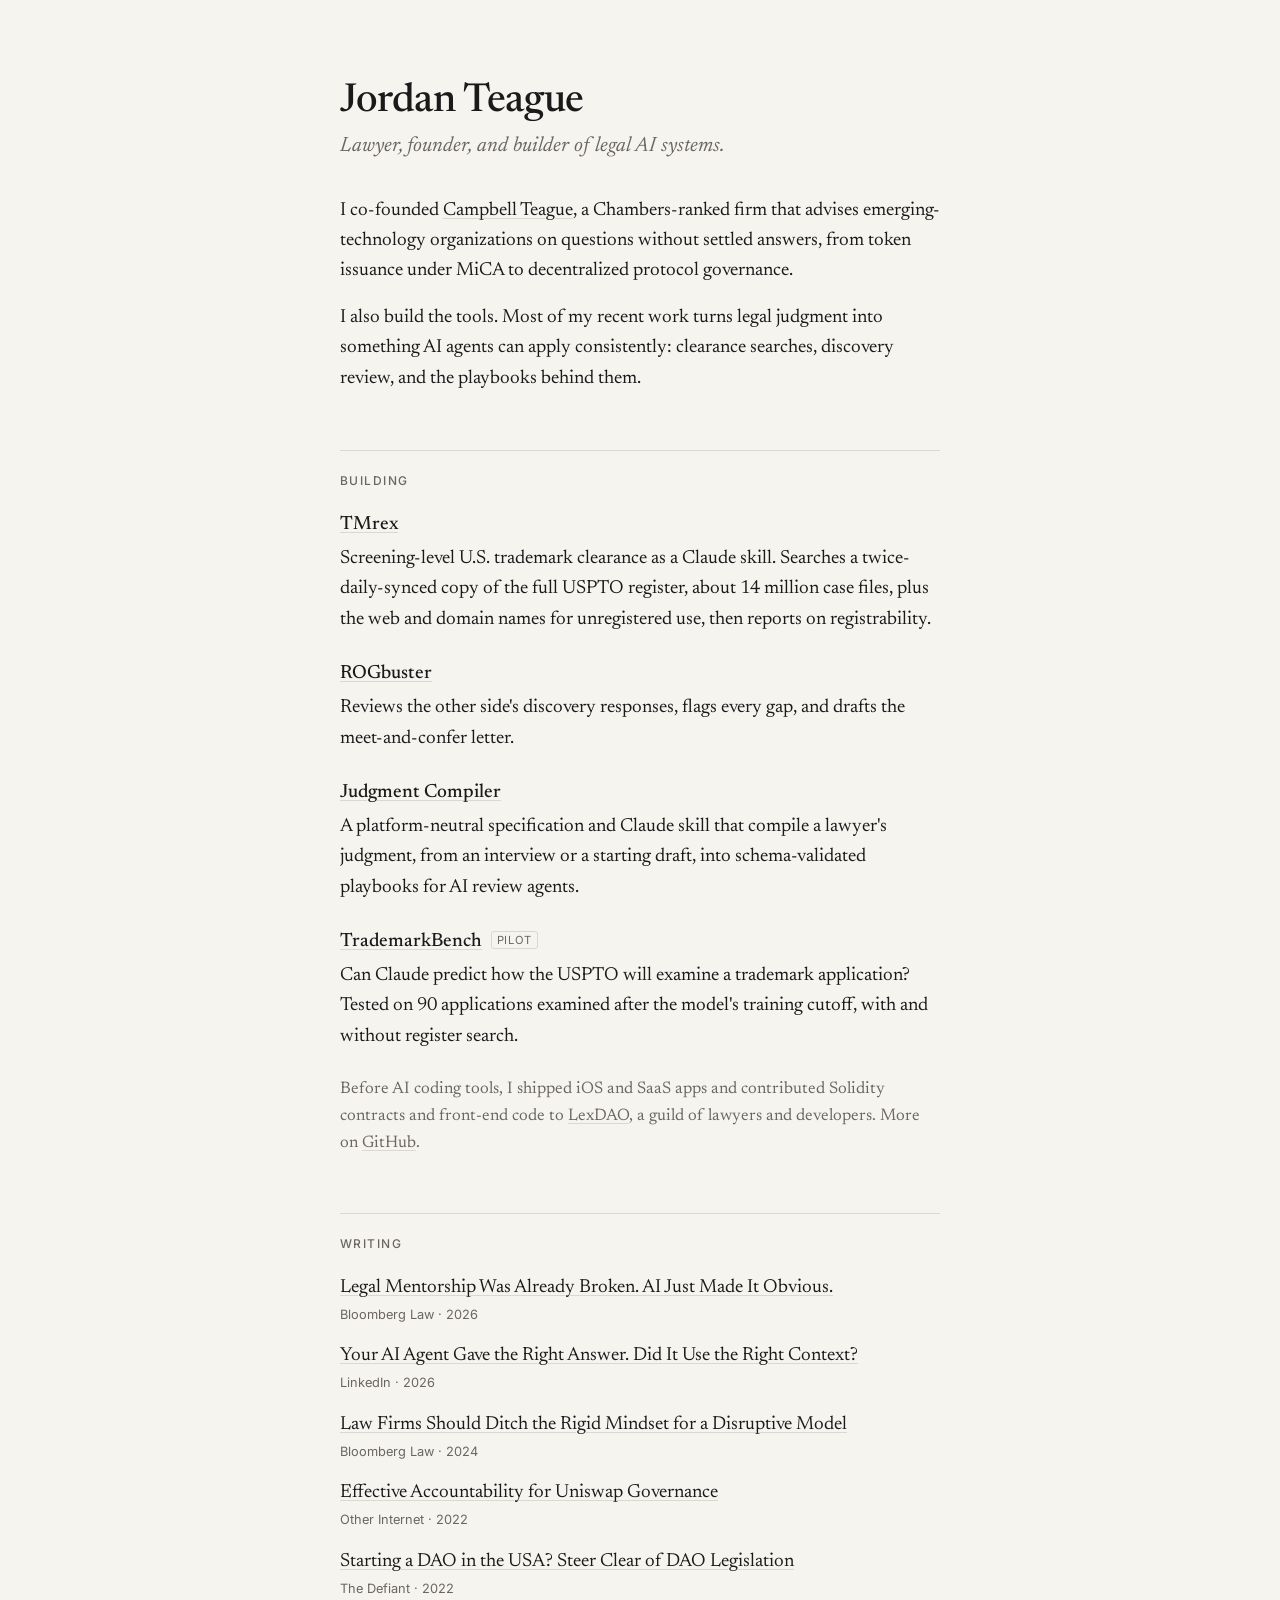
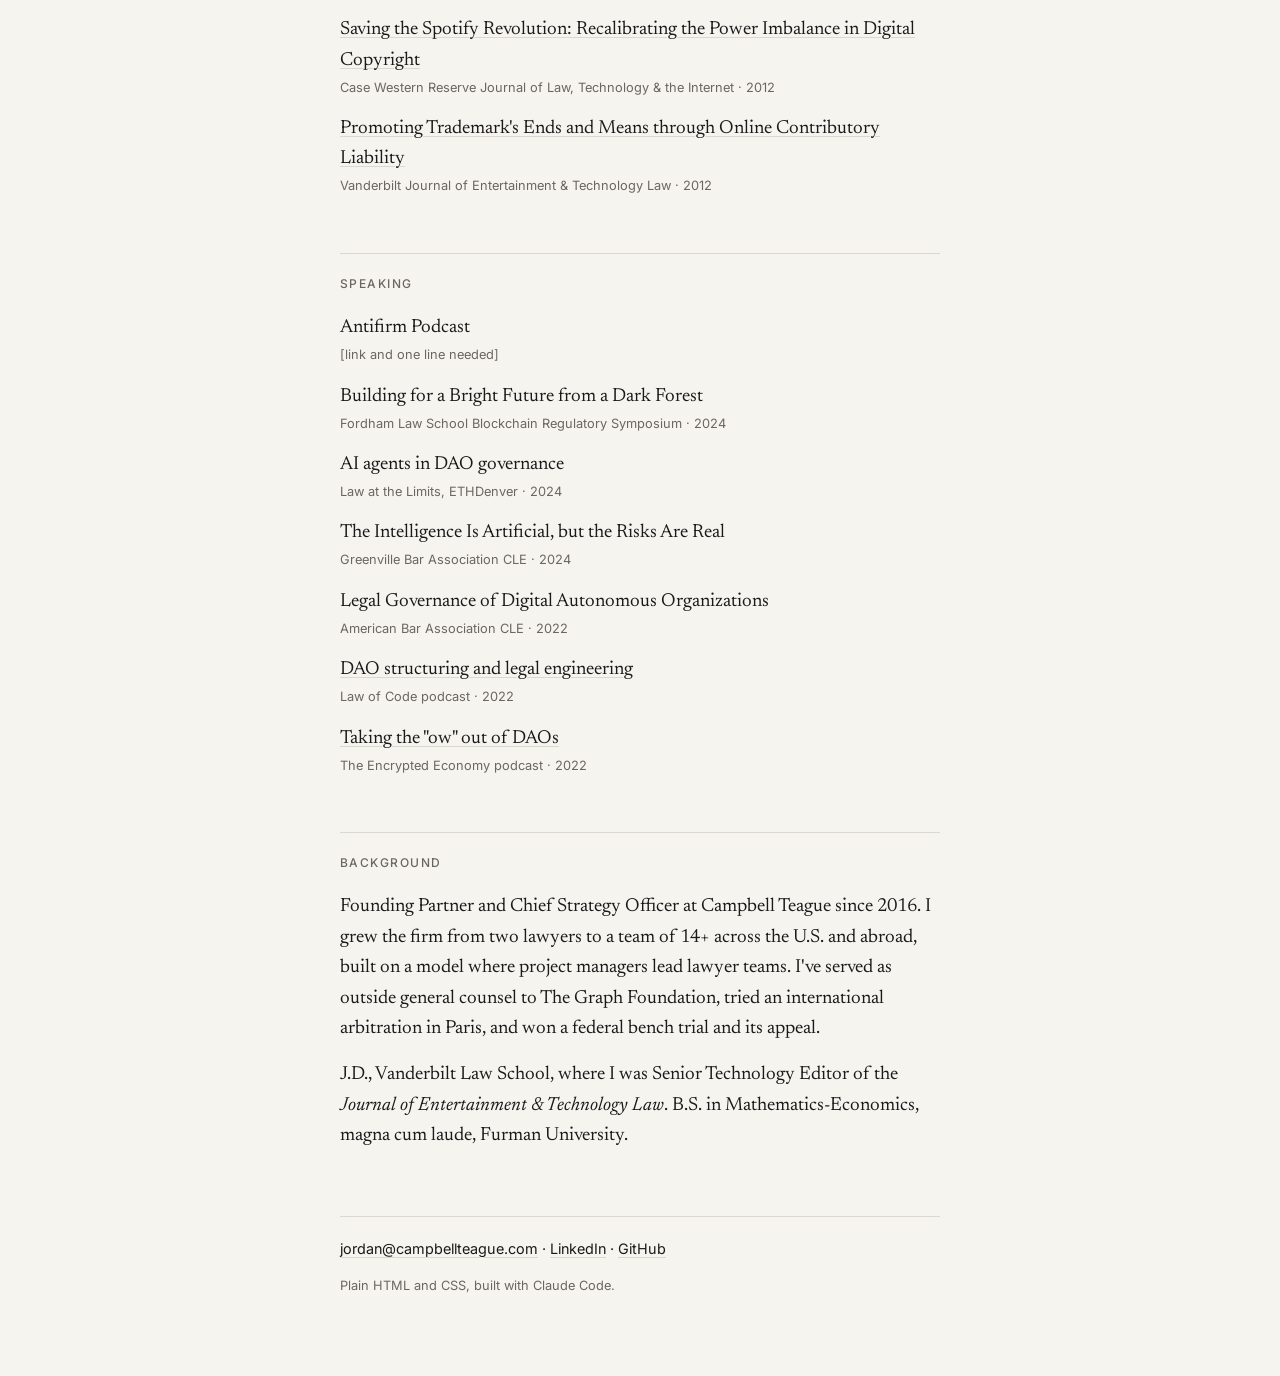
==== index.html @ 14b50670 "Initial portfolio site Co-Authored-By: Claude Opus 5.5 <noreply@anthropic.com> Claude-Session: https" ====
<!doctype html>
<html lang="en">
<head>
<meta charset="utf-8">
<meta name="viewport" content="width=device-width, initial-scale=1">
<title>Jordan Teague</title>
<meta name="description" content="Lawyer, founder, and builder of legal AI systems. Co-founder of Campbell Teague.">
<meta property="og:title" content="Jordan Teague">
<meta property="og:description" content="Lawyer, founder, and builder of legal AI systems.">
<meta property="og:url" content="https://jordanteague.com/">
<meta property="og:type" content="website">
<link rel="canonical" href="https://jordanteague.com/">
<link rel="icon" href="data:image/svg+xml,%3Csvg xmlns='http://www.w3.org/2000/svg' viewBox='0 0 32 32'%3E%3Crect width='32' height='32' rx='6' fill='%231a1a1a'/%3E%3Ctext x='16' y='22' font-family='Georgia,serif' font-size='17' fill='%23f6f4ef' text-anchor='middle'%3EJT%3C/text%3E%3C/svg%3E">
<link rel="preconnect" href="https://fonts.googleapis.com">
<link rel="preconnect" href="https://fonts.gstatic.com" crossorigin>
<link href="https://fonts.googleapis.com/css2?family=Newsreader:ital,opsz,wght@0,6..72,400;0,6..72,500;1,6..72,400&family=Inter:wght@400;500&display=swap" rel="stylesheet">
<link rel="stylesheet" href="style.css">
</head>
<body>
<main>

<header class="intro">
  <h1>Jordan Teague</h1>
  <p class="lede">Lawyer, founder, and builder of legal AI systems.</p>
  <p>I co-founded <a href="https://campbellteague.com/jordan-teague/">Campbell Teague</a>, a Chambers-ranked firm that advises emerging-technology organizations on questions without settled answers, from token issuance under MiCA to decentralized protocol governance.</p>
  <p>I also build the tools. Most of my recent work turns legal judgment into something AI agents can apply consistently: clearance searches, discovery review, and the playbooks behind them.</p>
</header>

<section>
  <h2>Building</h2>
  <ul class="entries">
    <li>
      <a class="title" href="https://github.com/jordanteague/TMrex">TMrex</a>
      <p>Screening-level U.S. trademark clearance as a Claude skill. Searches a twice-daily-synced copy of the full USPTO register, about 14 million case files, plus the web and domain names for unregistered use, then reports on registrability.</p>
    </li>
    <li>
      <a class="title" href="https://github.com/jordanteague/ROGbuster">ROGbuster</a>
      <p>Reviews the other side's discovery responses, flags every gap, and drafts the meet-and-confer letter.</p>
    </li>
    <li>
      <a class="title" href="https://github.com/jordanteague/judgment-compiler">Judgment Compiler</a>
      <p>A platform-neutral specification and Claude skill that compile a lawyer's judgment, from an interview or a starting draft, into schema-validated playbooks for AI review agents.</p>
    </li>
    <li>
      <a class="title" href="https://github.com/jordanteague/trademarkbench">TrademarkBench</a> <span class="tag">pilot</span>
      <p>Can Claude predict how the USPTO will examine a trademark application? Tested on 90 applications examined after the model's training cutoff, with and without register search.</p>
    </li>
  </ul>
  <p class="aside">Before AI coding tools, I shipped iOS and SaaS apps and contributed Solidity contracts and front-end code to <a href="https://github.com/lexDAO/LexCorpus/commits?author=jordanteague">LexDAO</a>, a guild of lawyers and developers. More on <a href="https://github.com/jordanteague">GitHub</a>.</p>
</section>

<section>
  <h2>Writing</h2>
  <ul class="list">
    <li><a href="https://news.bloomberglaw.com/legal-exchange-insights-and-commentary/legal-mentorship-was-already-broken-ai-just-made-it-obvious">Legal Mentorship Was Already Broken. AI Just Made It Obvious.</a><span class="meta">Bloomberg Law · 2026</span></li>
    <li><a href="https://www.linkedin.com/pulse/your-ai-agent-gave-right-answer-did-use-context-jordan-teague-rudte/">Your AI Agent Gave the Right Answer. Did It Use the Right Context?</a><span class="meta">LinkedIn · 2026</span></li>
    <li><a href="https://news.bloomberglaw.com/us-law-week/law-firms-should-ditch-the-rigid-mindset-for-a-disruptive-model">Law Firms Should Ditch the Rigid Mindset for a Disruptive Model</a><span class="meta">Bloomberg Law · 2024</span></li>
    <li><a href="https://otherinter.net/research/uniswap-accountability/">Effective Accountability for Uniswap Governance</a><span class="meta">Other Internet · 2022</span></li>
    <li><a href="https://thedefiant.io/news/research-and-opinion/starting-a-dao-in-the-usa-steer-clear-of-dao-legislation">Starting a DAO in the USA? Steer Clear of DAO Legislation</a><span class="meta">The Defiant · 2022</span></li>
    <li><a href="https://scholarlycommons.law.case.edu/jolti/vol4/iss1/8/">Saving the Spotify Revolution: Recalibrating the Power Imbalance in Digital Copyright</a><span class="meta">Case Western Reserve Journal of Law, Technology &amp; the Internet · 2012</span></li>
    <li><a href="https://scholarship.law.vanderbilt.edu/jetlaw/vol14/iss2/6/">Promoting Trademark's Ends and Means through Online Contributory Liability</a><span class="meta">Vanderbilt Journal of Entertainment &amp; Technology Law · 2012</span></li>
  </ul>
</section>

<section>
  <h2>Speaking</h2>
  <ul class="list">
    <!-- TODO(Jordan): Antifirm Podcast link + one-line description -->
    <li><span class="item">Antifirm Podcast</span><span class="meta">[link and one line needed]</span></li>
    <li><span class="item">Building for a Bright Future from a Dark Forest</span><span class="meta">Fordham Law School Blockchain Regulatory Symposium · 2024</span></li>
    <li><span class="item">AI agents in DAO governance</span><span class="meta">Law at the Limits, ETHDenver · 2024</span></li>
    <li><span class="item">The Intelligence Is Artificial, but the Risks Are Real</span><span class="meta">Greenville Bar Association CLE · 2024</span></li>
    <li><span class="item">Legal Governance of Digital Autonomous Organizations</span><span class="meta">American Bar Association CLE · 2022</span></li>
    <li><a href="https://podcasts.apple.com/us/podcast/49-jordan-teague-dao-structuring-legal-engineering/id1578287932?i=1000566269454">DAO structuring and legal engineering</a><span class="meta">Law of Code podcast · 2022</span></li>
    <li><a href="https://podcasts.apple.com/us/podcast/taking-the-ow-out-of-daos-ross-campbell-and/id1541074732?i=1000555577411">Taking the "ow" out of DAOs</a><span class="meta">The Encrypted Economy podcast · 2022</span></li>
  </ul>
</section>

<section>
  <h2>Background</h2>
  <p>Founding Partner and Chief Strategy Officer at Campbell Teague since 2016. I grew the firm from two lawyers to a team of 14+ across the U.S. and abroad, built on a model where project managers lead lawyer teams. I've served as outside general counsel to The Graph Foundation, tried an international arbitration in Paris, and won a federal bench trial and its appeal.</p>
  <p>J.D., Vanderbilt Law School, where I was Senior Technology Editor of the <i>Journal of Entertainment &amp; Technology Law</i>. B.S. in Mathematics-Economics, magna cum laude, Furman University.</p>
</section>

<footer>
  <p><a href="mailto:jordan@campbellteague.com">jordan@campbellteague.com</a> · <a href="https://www.linkedin.com/in/jordanteague">LinkedIn</a> · <a href="https://github.com/jordanteague">GitHub</a></p>
  <p class="colophon">Plain HTML and CSS, built with Claude Code.</p>
</footer>

</main>
</body>
</html>
---- style.css ----
:root {
  --bg: #f6f4ef;
  --fg: #1a1a1a;
  --muted: #6b6760;
  --rule: #dcd8cf;
  --accent: #8a2c1d;
  --serif: "Newsreader", Georgia, "Times New Roman", serif;
  --sans: "Inter", -apple-system, BlinkMacSystemFont, "Segoe UI", sans-serif;
}
@media (prefers-color-scheme: dark) {
  :root {
    --bg: #151514;
    --fg: #e9e6df;
    --muted: #9a958c;
    --rule: #2d2c29;
    --accent: #e08a72;
  }
}
* { box-sizing: border-box; }
html { -webkit-text-size-adjust: 100%; }
body {
  margin: 0;
  background: var(--bg);
  color: var(--fg);
  font-family: var(--serif);
  font-size: 1.1875rem;
  line-height: 1.6;
  font-optical-sizing: auto;
}
main { max-width: 40rem; margin: 0 auto; padding: 5rem 1.25rem 4rem; }
a { color: inherit; text-decoration: underline; text-decoration-color: var(--rule); text-underline-offset: 0.18em; text-decoration-thickness: 1px; transition: text-decoration-color .15s; }
a:hover { text-decoration-color: var(--accent); }
h1 { font-weight: 500; font-size: 2.5rem; line-height: 1.1; letter-spacing: -0.01em; margin: 0 0 .4rem; }
.lede { font-style: italic; color: var(--muted); font-size: 1.3rem; margin: 0 0 2rem; }
h2 {
  font-family: var(--sans); font-weight: 500; font-size: .75rem; letter-spacing: .12em; text-transform: uppercase;
  color: var(--muted); margin: 0 0 1.25rem; padding-top: 1.25rem; border-top: 1px solid var(--rule);
}
section { margin-top: 3.5rem; }
p { margin: 0 0 1rem; }
ul { list-style: none; margin: 0; padding: 0; }
.entries li { margin-bottom: 1.5rem; }
.entries .title { font-weight: 500; font-size: 1.2rem; }
.entries p { margin: .2rem 0 0; }
.tag { font-family: var(--sans); font-size: .7rem; letter-spacing: .06em; text-transform: uppercase; color: var(--muted); border: 1px solid var(--rule); border-radius: 3px; padding: 1px 5px; vertical-align: 2px; margin-left: .3rem; }
.aside { color: var(--muted); font-size: 1.05rem; }
.list li { margin-bottom: 1rem; }
.list .meta { display: block; font-family: var(--sans); font-size: .8rem; color: var(--muted); margin-top: .1rem; }
footer { margin-top: 4rem; padding-top: 1.25rem; border-top: 1px solid var(--rule); font-family: var(--sans); font-size: .9rem; }
.colophon { color: var(--muted); font-size: .8rem; }
@media (max-width: 480px) {
  body { font-size: 1.0625rem; }
  main { padding-top: 3rem; padding-left: 1rem; padding-right: 1rem; }
  h1 { font-size: 2rem; }
}
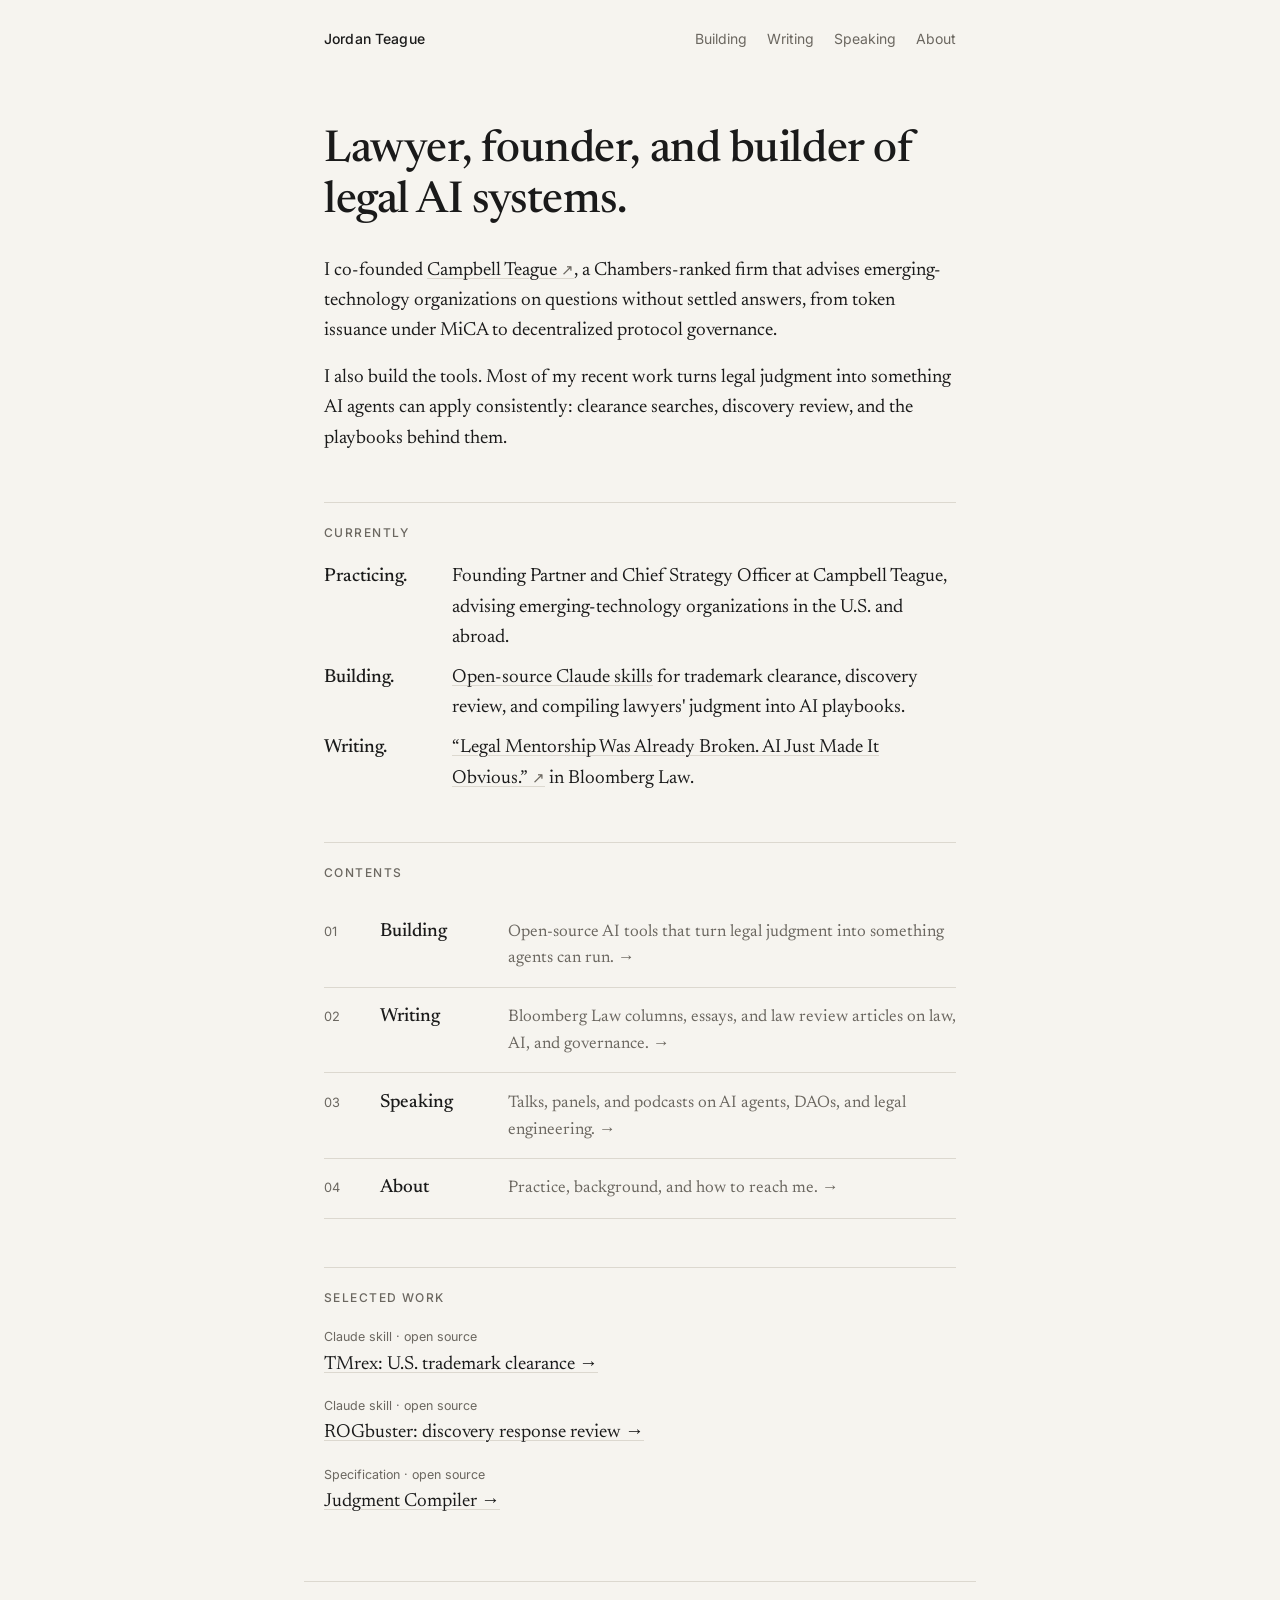
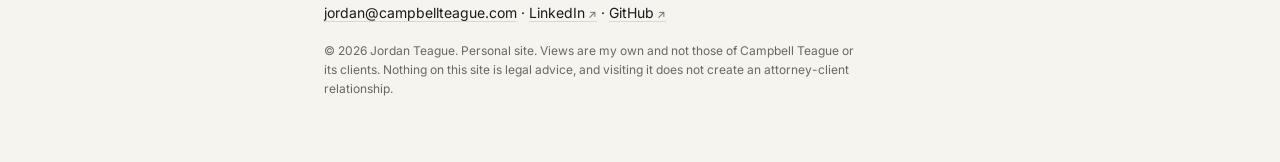
==== commit 4590d4e0: "Rework into multi-page layout with numbered sections Co-Authored-By: Claude Opus 5.5 <noreply@anthro" ====
--- a/index.html
+++ b/index.html
@@ -5,8 +5,9 @@
 <meta name="viewport" content="width=device-width, initial-scale=1">
 <title>Jordan Teague</title>
 <meta name="description" content="Lawyer, founder, and builder of legal AI systems. Co-founder of Campbell Teague.">
+<meta name="theme-color" content="#f6f4ef">
 <meta property="og:title" content="Jordan Teague">
-<meta property="og:description" content="Lawyer, founder, and builder of legal AI systems.">
+<meta property="og:description" content="Lawyer, founder, and builder of legal AI systems. Co-founder of Campbell Teague.">
 <meta property="og:url" content="https://jordanteague.com/">
 <meta property="og:type" content="website">
 <link rel="canonical" href="https://jordanteague.com/">
@@ -17,76 +18,47 @@
 <link rel="stylesheet" href="style.css">
 </head>
 <body>
-<main>
+<a class="skip" href="#main">Skip to content</a>
+<header class="site">
+  <a class="name" href="./">Jordan Teague</a>
+  <nav><a href="building/">Building</a><a href="writing/">Writing</a><a href="speaking/">Speaking</a><a href="about/">About</a></nav>
+</header>
+<main id="main">
 
-<header class="intro">
-  <h1>Jordan Teague</h1>
-  <p class="lede">Lawyer, founder, and builder of legal AI systems.</p>
-  <p>I co-founded <a href="https://campbellteague.com/jordan-teague/">Campbell Teague</a>, a Chambers-ranked firm that advises emerging-technology organizations on questions without settled answers, from token issuance under MiCA to decentralized protocol governance.</p>
+<section class="hero">
+  <h1 class="big">Lawyer, founder, and builder of legal AI systems.</h1>
+  <p>I co-founded <a href="https://campbellteague.com/jordan-teague/">Campbell Teague<span class="ext" aria-hidden="true"> ↗</span></a>, a Chambers-ranked firm that advises emerging-technology organizations on questions without settled answers, from token issuance under MiCA to decentralized protocol governance.</p>
   <p>I also build the tools. Most of my recent work turns legal judgment into something AI agents can apply consistently: clearance searches, discovery review, and the playbooks behind them.</p>
-</header>
+</section>
 
-<section>
-  <h2>Building</h2>
-  <ul class="entries">
-    <li>
-      <a class="title" href="https://github.com/jordanteague/TMrex">TMrex</a>
-      <p>Screening-level U.S. trademark clearance as a Claude skill. Searches a twice-daily-synced copy of the full USPTO register, about 14 million case files, plus the web and domain names for unregistered use, then reports on registrability.</p>
-    </li>
-    <li>
-      <a class="title" href="https://github.com/jordanteague/ROGbuster">ROGbuster</a>
-      <p>Reviews the other side's discovery responses, flags every gap, and drafts the meet-and-confer letter.</p>
-    </li>
-    <li>
-      <a class="title" href="https://github.com/jordanteague/judgment-compiler">Judgment Compiler</a>
-      <p>A platform-neutral specification and Claude skill that compile a lawyer's judgment, from an interview or a starting draft, into schema-validated playbooks for AI review agents.</p>
-    </li>
-    <li>
-      <a class="title" href="https://github.com/jordanteague/trademarkbench">TrademarkBench</a> <span class="tag">pilot</span>
-      <p>Can Claude predict how the USPTO will examine a trademark application? Tested on 90 applications examined after the model's training cutoff, with and without register search.</p>
-    </li>
-  </ul>
-  <p class="aside">Before AI coding tools, I shipped iOS and SaaS apps and contributed Solidity contracts and front-end code to <a href="https://github.com/lexDAO/LexCorpus/commits?author=jordanteague">LexDAO</a>, a guild of lawyers and developers. More on <a href="https://github.com/jordanteague">GitHub</a>.</p>
+<section class="currently">
+  <h2>Currently</h2>
+  <dl>
+    <dt>Practicing.</dt><dd>Founding Partner and Chief Strategy Officer at Campbell Teague, advising emerging-technology organizations in the U.S. and abroad.</dd>
+    <dt>Building.</dt><dd><a href="building/">Open-source Claude skills</a> for trademark clearance, discovery review, and compiling lawyers' judgment into AI playbooks.</dd>
+    <dt>Writing.</dt><dd><a href="https://news.bloomberglaw.com/legal-exchange-insights-and-commentary/legal-mentorship-was-already-broken-ai-just-made-it-obvious">“Legal Mentorship Was Already Broken. AI Just Made It Obvious.”<span class="ext" aria-hidden="true"> ↗</span></a> in Bloomberg Law.</dd>
+  </dl>
 </section>
 
 <section>
-  <h2>Writing</h2>
-  <ul class="list">
-    <li><a href="https://news.bloomberglaw.com/legal-exchange-insights-and-commentary/legal-mentorship-was-already-broken-ai-just-made-it-obvious">Legal Mentorship Was Already Broken. AI Just Made It Obvious.</a><span class="meta">Bloomberg Law · 2026</span></li>
-    <li><a href="https://www.linkedin.com/pulse/your-ai-agent-gave-right-answer-did-use-context-jordan-teague-rudte/">Your AI Agent Gave the Right Answer. Did It Use the Right Context?</a><span class="meta">LinkedIn · 2026</span></li>
-    <li><a href="https://news.bloomberglaw.com/us-law-week/law-firms-should-ditch-the-rigid-mindset-for-a-disruptive-model">Law Firms Should Ditch the Rigid Mindset for a Disruptive Model</a><span class="meta">Bloomberg Law · 2024</span></li>
-    <li><a href="https://otherinter.net/research/uniswap-accountability/">Effective Accountability for Uniswap Governance</a><span class="meta">Other Internet · 2022</span></li>
-    <li><a href="https://thedefiant.io/news/research-and-opinion/starting-a-dao-in-the-usa-steer-clear-of-dao-legislation">Starting a DAO in the USA? Steer Clear of DAO Legislation</a><span class="meta">The Defiant · 2022</span></li>
-    <li><a href="https://scholarlycommons.law.case.edu/jolti/vol4/iss1/8/">Saving the Spotify Revolution: Recalibrating the Power Imbalance in Digital Copyright</a><span class="meta">Case Western Reserve Journal of Law, Technology &amp; the Internet · 2012</span></li>
-    <li><a href="https://scholarship.law.vanderbilt.edu/jetlaw/vol14/iss2/6/">Promoting Trademark's Ends and Means through Online Contributory Liability</a><span class="meta">Vanderbilt Journal of Entertainment &amp; Technology Law · 2012</span></li>
+  <h2>Contents</h2>
+  <ul class="index"><li><a href="building/"><span class="num">01</span><span class="sec">Building</span><span class="desc">Open-source AI tools that turn legal judgment into something agents can run. →</span></a></li><li><a href="writing/"><span class="num">02</span><span class="sec">Writing</span><span class="desc">Bloomberg Law columns, essays, and law review articles on law, AI, and governance. →</span></a></li><li><a href="speaking/"><span class="num">03</span><span class="sec">Speaking</span><span class="desc">Talks, panels, and podcasts on AI agents, DAOs, and legal engineering. →</span></a></li><li><a href="about/"><span class="num">04</span><span class="sec">About</span><span class="desc">Practice, background, and how to reach me. →</span></a></li></ul>
+</section>
+
+<section>
+  <h2>Selected work</h2>
+  <ul class="selected">
+    <li><span class="label">Claude skill · open source</span><a href="building/#tmrex">TMrex: U.S. trademark clearance →</a></li>
+    <li><span class="label">Claude skill · open source</span><a href="building/#rogbuster">ROGbuster: discovery response review →</a></li>
+    <li><span class="label">Specification · open source</span><a href="building/#judgment-compiler">Judgment Compiler →</a></li>
   </ul>
 </section>
 
-<section>
-  <h2>Speaking</h2>
-  <ul class="list">
-    <!-- TODO(Jordan): Antifirm Podcast link + one-line description -->
-    <li><span class="item">Antifirm Podcast</span><span class="meta">[link and one line needed]</span></li>
-    <li><span class="item">Building for a Bright Future from a Dark Forest</span><span class="meta">Fordham Law School Blockchain Regulatory Symposium · 2024</span></li>
-    <li><span class="item">AI agents in DAO governance</span><span class="meta">Law at the Limits, ETHDenver · 2024</span></li>
-    <li><span class="item">The Intelligence Is Artificial, but the Risks Are Real</span><span class="meta">Greenville Bar Association CLE · 2024</span></li>
-    <li><span class="item">Legal Governance of Digital Autonomous Organizations</span><span class="meta">American Bar Association CLE · 2022</span></li>
-    <li><a href="https://podcasts.apple.com/us/podcast/49-jordan-teague-dao-structuring-legal-engineering/id1578287932?i=1000566269454">DAO structuring and legal engineering</a><span class="meta">Law of Code podcast · 2022</span></li>
-    <li><a href="https://podcasts.apple.com/us/podcast/taking-the-ow-out-of-daos-ross-campbell-and/id1541074732?i=1000555577411">Taking the "ow" out of DAOs</a><span class="meta">The Encrypted Economy podcast · 2022</span></li>
-  </ul>
-</section>
-
-<section>
-  <h2>Background</h2>
-  <p>Founding Partner and Chief Strategy Officer at Campbell Teague since 2016. I grew the firm from two lawyers to a team of 14+ across the U.S. and abroad, built on a model where project managers lead lawyer teams. I've served as outside general counsel to The Graph Foundation, tried an international arbitration in Paris, and won a federal bench trial and its appeal.</p>
-  <p>J.D., Vanderbilt Law School, where I was Senior Technology Editor of the <i>Journal of Entertainment &amp; Technology Law</i>. B.S. in Mathematics-Economics, magna cum laude, Furman University.</p>
-</section>
-
-<footer>
-  <p><a href="mailto:jordan@campbellteague.com">jordan@campbellteague.com</a> · <a href="https://www.linkedin.com/in/jordanteague">LinkedIn</a> · <a href="https://github.com/jordanteague">GitHub</a></p>
-  <p class="colophon">Plain HTML and CSS, built with Claude Code.</p>
-</footer>
 
 </main>
+<footer class="site">
+  <p><a href="mailto:jordan@campbellteague.com">jordan@campbellteague.com</a> · <a href="https://www.linkedin.com/in/jordanteague">LinkedIn<span class="ext" aria-hidden="true"> ↗</span></a> · <a href="https://github.com/jordanteague">GitHub<span class="ext" aria-hidden="true"> ↗</span></a></p>
+  <p class="fine">© 2026 Jordan Teague. Personal site. Views are my own and not those of Campbell Teague or its clients. Nothing on this site is legal advice, and visiting it does not create an attorney-client relationship.</p>
+</footer>
 </body>
 </html>
--- a/style.css
+++ b/style.css
@@ -8,48 +8,70 @@
   --sans: "Inter", -apple-system, BlinkMacSystemFont, "Segoe UI", sans-serif;
 }
 @media (prefers-color-scheme: dark) {
-  :root {
-    --bg: #151514;
-    --fg: #e9e6df;
-    --muted: #9a958c;
-    --rule: #2d2c29;
-    --accent: #e08a72;
-  }
+  :root { --bg: #151514; --fg: #e9e6df; --muted: #9a958c; --rule: #2d2c29; --accent: #e08a72; }
 }
 * { box-sizing: border-box; }
 html { -webkit-text-size-adjust: 100%; }
-body {
-  margin: 0;
-  background: var(--bg);
-  color: var(--fg);
-  font-family: var(--serif);
-  font-size: 1.1875rem;
-  line-height: 1.6;
-  font-optical-sizing: auto;
-}
-main { max-width: 40rem; margin: 0 auto; padding: 5rem 1.25rem 4rem; }
-a { color: inherit; text-decoration: underline; text-decoration-color: var(--rule); text-underline-offset: 0.18em; text-decoration-thickness: 1px; transition: text-decoration-color .15s; }
+body { margin: 0; background: var(--bg); color: var(--fg); font-family: var(--serif); font-size: 1.1875rem; line-height: 1.6; font-optical-sizing: auto; }
+a { color: inherit; text-decoration: underline; text-decoration-color: var(--rule); text-underline-offset: .18em; text-decoration-thickness: 1px; transition: text-decoration-color .15s, color .15s; }
 a:hover { text-decoration-color: var(--accent); }
-h1 { font-weight: 500; font-size: 2.5rem; line-height: 1.1; letter-spacing: -0.01em; margin: 0 0 .4rem; }
-.lede { font-style: italic; color: var(--muted); font-size: 1.3rem; margin: 0 0 2rem; }
-h2 {
-  font-family: var(--sans); font-weight: 500; font-size: .75rem; letter-spacing: .12em; text-transform: uppercase;
-  color: var(--muted); margin: 0 0 1.25rem; padding-top: 1.25rem; border-top: 1px solid var(--rule);
-}
-section { margin-top: 3.5rem; }
+.ext { color: var(--muted); font-size: .8em; }
+.skip { position: absolute; left: -9999px; }
+.skip:focus { left: 1rem; top: 1rem; background: var(--bg); padding: .5rem; }
+
+header.site, main, footer.site { max-width: 42rem; margin: 0 auto; padding-left: 1.25rem; padding-right: 1.25rem; }
+header.site { display: flex; flex-wrap: wrap; align-items: baseline; justify-content: space-between; gap: .5rem 1.5rem; padding-top: 1.75rem; padding-bottom: 1.75rem; font-family: var(--sans); font-size: .875rem; }
+header.site .name { font-weight: 500; text-decoration: none; letter-spacing: .01em; }
+header.site nav { display: flex; gap: 1.25rem; flex-wrap: wrap; }
+header.site nav a { text-decoration: none; color: var(--muted); }
+header.site nav a:hover, header.site nav a[aria-current] { color: var(--fg); }
+header.site nav a[aria-current] { text-decoration: underline; text-decoration-color: var(--accent); }
+
+main { padding-top: 3rem; padding-bottom: 3rem; }
+h1 { font-weight: 500; font-size: 2.4rem; line-height: 1.15; letter-spacing: -.01em; margin: 0 0 1.25rem; }
+h1.big { font-size: 2.75rem; margin-bottom: 1.75rem; }
+h2 { font-family: var(--sans); font-weight: 500; font-size: .75rem; letter-spacing: .12em; text-transform: uppercase; color: var(--muted); margin: 3rem 0 1.25rem; padding-top: 1.25rem; border-top: 1px solid var(--rule); }
+.eyebrow { font-family: var(--sans); font-size: .8rem; letter-spacing: .06em; color: var(--muted); margin: 0 0 .75rem; }
+.intro { font-size: 1.25rem; color: var(--muted); margin-bottom: 1rem; }
 p { margin: 0 0 1rem; }
 ul { list-style: none; margin: 0; padding: 0; }
-.entries li { margin-bottom: 1.5rem; }
-.entries .title { font-weight: 500; font-size: 1.2rem; }
-.entries p { margin: .2rem 0 0; }
-.tag { font-family: var(--sans); font-size: .7rem; letter-spacing: .06em; text-transform: uppercase; color: var(--muted); border: 1px solid var(--rule); border-radius: 3px; padding: 1px 5px; vertical-align: 2px; margin-left: .3rem; }
-.aside { color: var(--muted); font-size: 1.05rem; }
-.list li { margin-bottom: 1rem; }
-.list .meta { display: block; font-family: var(--sans); font-size: .8rem; color: var(--muted); margin-top: .1rem; }
-footer { margin-top: 4rem; padding-top: 1.25rem; border-top: 1px solid var(--rule); font-family: var(--sans); font-size: .9rem; }
-.colophon { color: var(--muted); font-size: .8rem; }
-@media (max-width: 480px) {
+.aside { color: var(--muted); font-size: 1rem; }
+
+.currently dl { display: grid; grid-template-columns: 7rem 1fr; gap: .6rem 1rem; margin: 0; }
+.currently dt { font-weight: 500; }
+.currently dd { margin: 0; }
+
+.index li { border-bottom: 1px solid var(--rule); }
+.index a { display: grid; grid-template-columns: 2.5rem 7rem 1fr; gap: 1rem; padding: .9rem 0; text-decoration: none; align-items: baseline; }
+.index .num { font-family: var(--sans); font-size: .8rem; color: var(--muted); }
+.index .sec { font-weight: 500; }
+.index .desc { color: var(--muted); font-size: 1.05rem; }
+.index a:hover .sec { color: var(--accent); }
+
+.selected li { margin-bottom: 1rem; }
+.selected .label, .pubs .meta { display: block; font-family: var(--sans); font-size: .78rem; color: var(--muted); margin: 0 0 .15rem; }
+
+.project h2 { font-family: var(--serif); text-transform: none; letter-spacing: -.005em; font-size: 1.6rem; color: var(--fg); }
+.project .meta { display: grid; grid-template-columns: 8rem 1fr; gap: .25rem 1rem; font-family: var(--sans); font-size: .85rem; margin: 0 0 1.25rem; padding: .75rem 0; border-top: 1px dashed var(--rule); border-bottom: 1px dashed var(--rule); }
+.project .meta dt { color: var(--muted); }
+.project .meta dd { margin: 0; }
+.project .links { font-family: var(--sans); font-size: .9rem; }
+.plain li { margin-bottom: .9rem; }
+
+.pubs li { padding: 1.1rem 0; border-bottom: 1px solid var(--rule); }
+.pubs li:first-child { padding-top: 0; }
+.pubs .tag { font-family: var(--sans); font-size: .78rem; color: var(--muted); margin: .3rem 0 0; }
+.pubs .title { font-weight: 400; }
+
+.pager { margin-top: 4rem; font-family: var(--sans); font-size: .9rem; }
+footer.site { padding-top: 1.25rem; padding-bottom: 3rem; font-family: var(--sans); font-size: .875rem; border-top: 1px solid var(--rule); }
+footer.site .fine { color: var(--muted); font-size: .75rem; max-width: 34rem; }
+
+@media (max-width: 560px) {
   body { font-size: 1.0625rem; }
-  main { padding-top: 3rem; padding-left: 1rem; padding-right: 1rem; }
-  h1 { font-size: 2rem; }
+  header.site, main, footer.site { padding-left: 1rem; padding-right: 1rem; }
+  h1 { font-size: 2rem; } h1.big { font-size: 2.1rem; }
+  .currently dl { grid-template-columns: 1fr; gap: 0; } .currently dd { margin-bottom: .75rem; }
+  .index a { grid-template-columns: 2rem 1fr; } .index .desc { grid-column: 2; }
+  .project .meta { grid-template-columns: 1fr; } .project .meta dd { margin-bottom: .4rem; }
 }
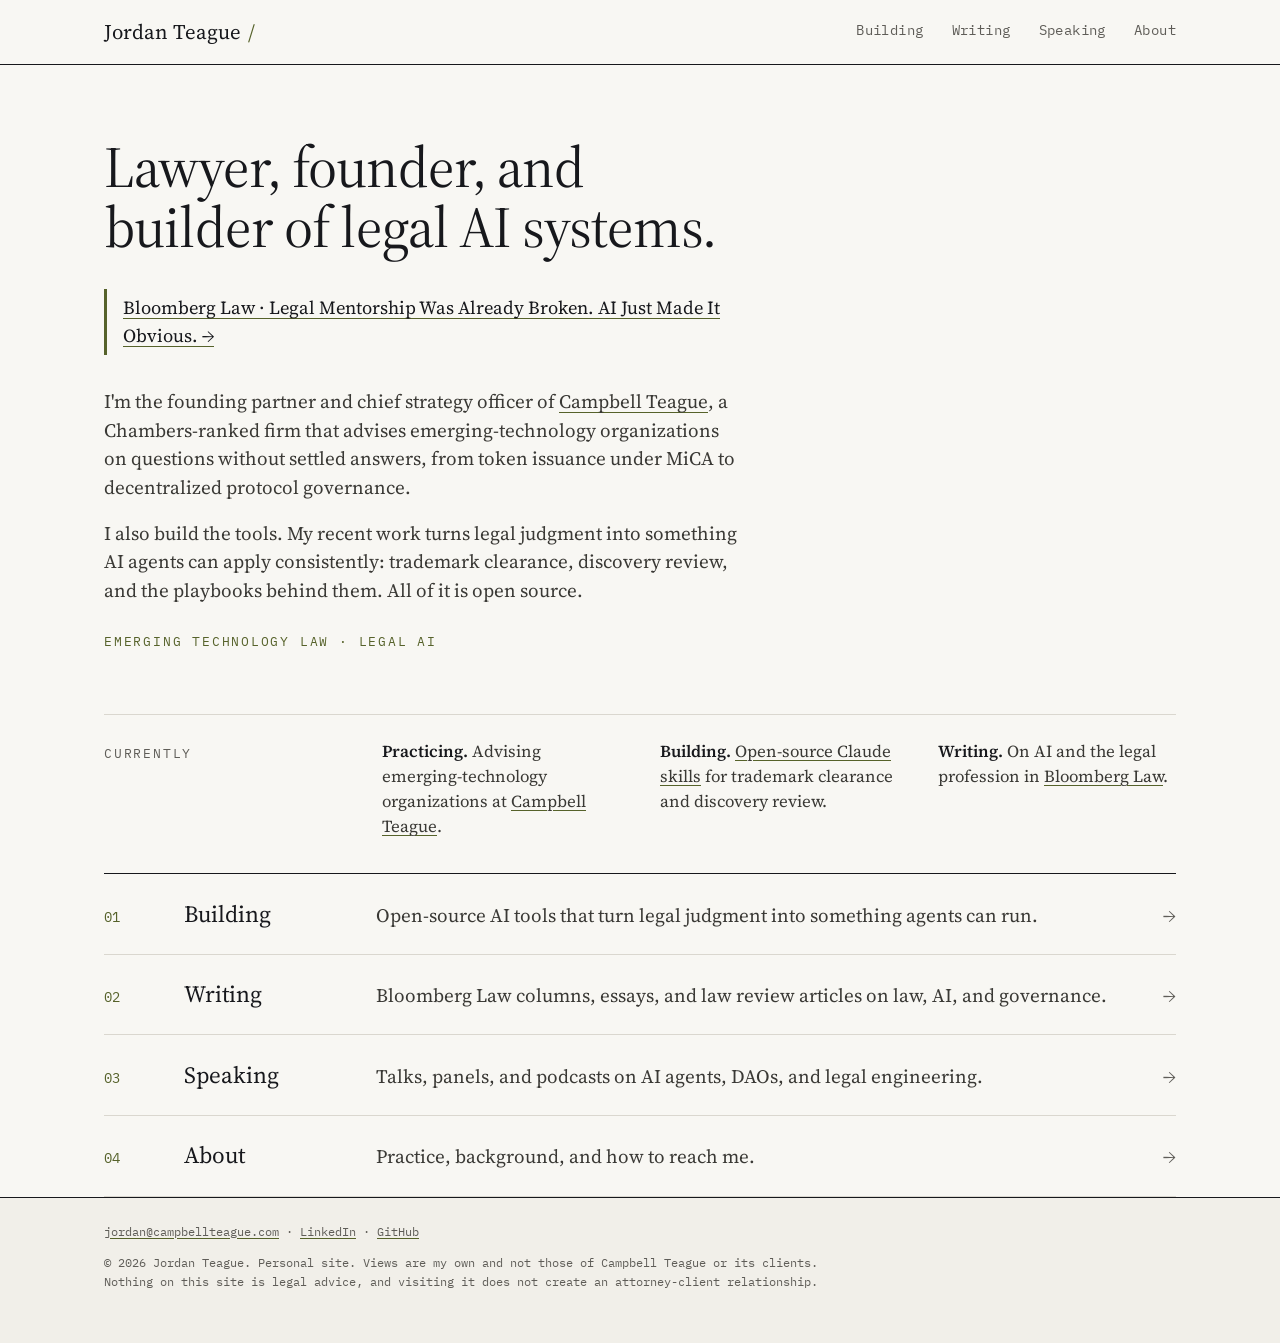
==== commit f3544a79: "Restyle: editorial serif + mono labels, left rail, next band Co-Authored-By: Claude Opus 5.5 <norepl" ====
--- a/index.html
+++ b/index.html
@@ -5,7 +5,7 @@
 <meta name="viewport" content="width=device-width, initial-scale=1">
 <title>Jordan Teague</title>
 <meta name="description" content="Lawyer, founder, and builder of legal AI systems. Co-founder of Campbell Teague.">
-<meta name="theme-color" content="#f6f4ef">
+<meta name="theme-color" content="#f8f7f3">
 <meta property="og:title" content="Jordan Teague">
 <meta property="og:description" content="Lawyer, founder, and builder of legal AI systems. Co-founder of Campbell Teague.">
 <meta property="og:url" content="https://jordanteague.com/">
@@ -14,51 +14,41 @@
 <link rel="icon" href="data:image/svg+xml,%3Csvg xmlns='http://www.w3.org/2000/svg' viewBox='0 0 32 32'%3E%3Crect width='32' height='32' rx='6' fill='%231a1a1a'/%3E%3Ctext x='16' y='22' font-family='Georgia,serif' font-size='17' fill='%23f6f4ef' text-anchor='middle'%3EJT%3C/text%3E%3C/svg%3E">
 <link rel="preconnect" href="https://fonts.googleapis.com">
 <link rel="preconnect" href="https://fonts.gstatic.com" crossorigin>
-<link href="https://fonts.googleapis.com/css2?family=Newsreader:ital,opsz,wght@0,6..72,400;0,6..72,500;1,6..72,400&family=Inter:wght@400;500&display=swap" rel="stylesheet">
+<link href="https://fonts.googleapis.com/css2?family=IBM+Plex+Mono:wght@400;500&family=Source+Serif+4:ital,opsz,wght@0,8..60,400;0,8..60,600;1,8..60,400&display=swap" rel="stylesheet">
 <link rel="stylesheet" href="style.css">
 </head>
 <body>
 <a class="skip" href="#main">Skip to content</a>
-<header class="site">
-  <a class="name" href="./">Jordan Teague</a>
+<header class="site"><div class="wrap">
+  <a class="name" href="./">Jordan Teague<span class="slash" aria-hidden="true"> /</span></a>
   <nav><a href="building/">Building</a><a href="writing/">Writing</a><a href="speaking/">Speaking</a><a href="about/">About</a></nav>
-</header>
-<main id="main">
+</div></header>
+<main id="main" class="wrap">
 
 <section class="hero">
   <h1 class="big">Lawyer, founder, and builder of legal AI systems.</h1>
-  <p>I co-founded <a href="https://campbellteague.com/jordan-teague/">Campbell Teague<span class="ext" aria-hidden="true"> ↗</span></a>, a Chambers-ranked firm that advises emerging-technology organizations on questions without settled answers, from token issuance under MiCA to decentralized protocol governance.</p>
-  <p>I also build the tools. Most of my recent work turns legal judgment into something AI agents can apply consistently: clearance searches, discovery review, and the playbooks behind them.</p>
+  <a class="callout" href="https://news.bloomberglaw.com/legal-exchange-insights-and-commentary/legal-mentorship-was-already-broken-ai-just-made-it-obvious">Bloomberg Law · Legal Mentorship Was Already Broken. AI Just Made It Obvious. →</a>
+  <p>I'm the founding partner and chief strategy officer of <a href="https://campbellteague.com/jordan-teague/">Campbell Teague</a>, a Chambers-ranked firm that advises emerging-technology organizations on questions without settled answers, from token issuance under MiCA to decentralized protocol governance.</p>
+  <p>I also build the tools. My recent work turns legal judgment into something AI agents can apply consistently: trademark clearance, discovery review, and the playbooks behind them. All of it is open source.</p>
+  <p class="label accent">Emerging technology law · Legal AI</p>
 </section>
 
 <section class="currently">
-  <h2>Currently</h2>
-  <dl>
-    <dt>Practicing.</dt><dd>Founding Partner and Chief Strategy Officer at Campbell Teague, advising emerging-technology organizations in the U.S. and abroad.</dd>
-    <dt>Building.</dt><dd><a href="building/">Open-source Claude skills</a> for trademark clearance, discovery review, and compiling lawyers' judgment into AI playbooks.</dd>
-    <dt>Writing.</dt><dd><a href="https://news.bloomberglaw.com/legal-exchange-insights-and-commentary/legal-mentorship-was-already-broken-ai-just-made-it-obvious">“Legal Mentorship Was Already Broken. AI Just Made It Obvious.”<span class="ext" aria-hidden="true"> ↗</span></a> in Bloomberg Law.</dd>
-  </dl>
+  <p class="label">Currently</p>
+  <p><b>Practicing.</b> Advising emerging-technology organizations at <a href="https://campbellteague.com/jordan-teague/">Campbell Teague</a>.</p>
+  <p><b>Building.</b> <a href="building/">Open-source Claude skills</a> for trademark clearance and discovery review.</p>
+  <p><b>Writing.</b> On AI and the legal profession in <a href="writing/">Bloomberg Law</a>.</p>
 </section>
 
-<section>
-  <h2>Contents</h2>
-  <ul class="index"><li><a href="building/"><span class="num">01</span><span class="sec">Building</span><span class="desc">Open-source AI tools that turn legal judgment into something agents can run. →</span></a></li><li><a href="writing/"><span class="num">02</span><span class="sec">Writing</span><span class="desc">Bloomberg Law columns, essays, and law review articles on law, AI, and governance. →</span></a></li><li><a href="speaking/"><span class="num">03</span><span class="sec">Speaking</span><span class="desc">Talks, panels, and podcasts on AI agents, DAOs, and legal engineering. →</span></a></li><li><a href="about/"><span class="num">04</span><span class="sec">About</span><span class="desc">Practice, background, and how to reach me. →</span></a></li></ul>
-</section>
-
-<section>
-  <h2>Selected work</h2>
-  <ul class="selected">
-    <li><span class="label">Claude skill · open source</span><a href="building/#tmrex">TMrex: U.S. trademark clearance →</a></li>
-    <li><span class="label">Claude skill · open source</span><a href="building/#rogbuster">ROGbuster: discovery response review →</a></li>
-    <li><span class="label">Specification · open source</span><a href="building/#judgment-compiler">Judgment Compiler →</a></li>
-  </ul>
+<section class="index-wrap">
+  <ul class="index"><li><a href="building/"><span class="num">01</span><span class="sec">Building</span><span class="desc">Open-source AI tools that turn legal judgment into something agents can run.</span><span class="arrow" aria-hidden="true">→</span></a></li><li><a href="writing/"><span class="num">02</span><span class="sec">Writing</span><span class="desc">Bloomberg Law columns, essays, and law review articles on law, AI, and governance.</span><span class="arrow" aria-hidden="true">→</span></a></li><li><a href="speaking/"><span class="num">03</span><span class="sec">Speaking</span><span class="desc">Talks, panels, and podcasts on AI agents, DAOs, and legal engineering.</span><span class="arrow" aria-hidden="true">→</span></a></li><li><a href="about/"><span class="num">04</span><span class="sec">About</span><span class="desc">Practice, background, and how to reach me.</span><span class="arrow" aria-hidden="true">→</span></a></li></ul>
 </section>
 
 
 </main>
-<footer class="site">
-  <p><a href="mailto:jordan@campbellteague.com">jordan@campbellteague.com</a> · <a href="https://www.linkedin.com/in/jordanteague">LinkedIn<span class="ext" aria-hidden="true"> ↗</span></a> · <a href="https://github.com/jordanteague">GitHub<span class="ext" aria-hidden="true"> ↗</span></a></p>
-  <p class="fine">© 2026 Jordan Teague. Personal site. Views are my own and not those of Campbell Teague or its clients. Nothing on this site is legal advice, and visiting it does not create an attorney-client relationship.</p>
-</footer>
+<footer class="site"><div class="wrap">
+  <p><a href="mailto:jordan@campbellteague.com">jordan@campbellteague.com</a> · <a href="https://www.linkedin.com/in/jordanteague">LinkedIn</a> · <a href="https://github.com/jordanteague">GitHub</a></p>
+  <p>© 2026 Jordan Teague. Personal site. Views are my own and not those of Campbell Teague or its clients. Nothing on this site is legal advice, and visiting it does not create an attorney-client relationship.</p>
+</div></footer>
 </body>
 </html>
--- a/style.css
+++ b/style.css
@@ -1,77 +1,120 @@
 :root {
-  --bg: #f6f4ef;
-  --fg: #1a1a1a;
-  --muted: #6b6760;
-  --rule: #dcd8cf;
-  --accent: #8a2c1d;
-  --serif: "Newsreader", Georgia, "Times New Roman", serif;
-  --sans: "Inter", -apple-system, BlinkMacSystemFont, "Segoe UI", sans-serif;
+  --bg: #f8f7f3;
+  --band: #f1efe9;
+  --ink: #17181c;
+  --body: #3a3935;
+  --muted: #5f5d58;
+  --hair: #dad7cf;
+  --accent: #56622a;
+  --serif: "Source Serif 4", Georgia, "Times New Roman", serif;
+  --mono: "IBM Plex Mono", ui-monospace, "SFMono-Regular", Menlo, monospace;
+  --wrap: 70rem;
 }
 @media (prefers-color-scheme: dark) {
-  :root { --bg: #151514; --fg: #e9e6df; --muted: #9a958c; --rule: #2d2c29; --accent: #e08a72; }
+  :root { --bg: #141513; --band: #1b1c19; --ink: #ecebe6; --body: #cfcdc6; --muted: #9b998f; --hair: #2e2f2a; --accent: #b3c17f; }
 }
 * { box-sizing: border-box; }
 html { -webkit-text-size-adjust: 100%; }
-body { margin: 0; background: var(--bg); color: var(--fg); font-family: var(--serif); font-size: 1.1875rem; line-height: 1.6; font-optical-sizing: auto; }
-a { color: inherit; text-decoration: underline; text-decoration-color: var(--rule); text-underline-offset: .18em; text-decoration-thickness: 1px; transition: text-decoration-color .15s, color .15s; }
-a:hover { text-decoration-color: var(--accent); }
-.ext { color: var(--muted); font-size: .8em; }
+body { margin: 0; background: var(--bg); color: var(--body); font-family: var(--serif); font-size: 1.1875rem; line-height: 1.5; font-optical-sizing: auto; }
+.wrap { max-width: var(--wrap); margin: 0 auto; padding: 0 1.5rem; }
+a { color: inherit; text-decoration: underline; text-decoration-color: var(--accent); text-decoration-thickness: 1px; text-underline-offset: .2em; }
+a:hover { color: var(--accent); }
+b, h1, h2 { color: var(--ink); font-weight: 600; }
 .skip { position: absolute; left: -9999px; }
-.skip:focus { left: 1rem; top: 1rem; background: var(--bg); padding: .5rem; }
+.skip:focus { left: 1rem; top: 1rem; background: var(--bg); padding: .5rem; z-index: 1; }
+p { margin: 0 0 1.1rem; }
+ul { list-style: none; margin: 0; padding: 0; }
 
-header.site, main, footer.site { max-width: 42rem; margin: 0 auto; padding-left: 1.25rem; padding-right: 1.25rem; }
-header.site { display: flex; flex-wrap: wrap; align-items: baseline; justify-content: space-between; gap: .5rem 1.5rem; padding-top: 1.75rem; padding-bottom: 1.75rem; font-family: var(--sans); font-size: .875rem; }
-header.site .name { font-weight: 500; text-decoration: none; letter-spacing: .01em; }
-header.site nav { display: flex; gap: 1.25rem; flex-wrap: wrap; }
-header.site nav a { text-decoration: none; color: var(--muted); }
-header.site nav a:hover, header.site nav a[aria-current] { color: var(--fg); }
-header.site nav a[aria-current] { text-decoration: underline; text-decoration-color: var(--accent); }
+.label { font-family: var(--mono); font-size: .8rem; letter-spacing: .14em; text-transform: uppercase; color: var(--muted); margin: 0 0 .9rem; }
+.accent { color: var(--accent); }
 
-main { padding-top: 3rem; padding-bottom: 3rem; }
-h1 { font-weight: 500; font-size: 2.4rem; line-height: 1.15; letter-spacing: -.01em; margin: 0 0 1.25rem; }
-h1.big { font-size: 2.75rem; margin-bottom: 1.75rem; }
-h2 { font-family: var(--sans); font-weight: 500; font-size: .75rem; letter-spacing: .12em; text-transform: uppercase; color: var(--muted); margin: 3rem 0 1.25rem; padding-top: 1.25rem; border-top: 1px solid var(--rule); }
-.eyebrow { font-family: var(--sans); font-size: .8rem; letter-spacing: .06em; color: var(--muted); margin: 0 0 .75rem; }
-.intro { font-size: 1.25rem; color: var(--muted); margin-bottom: 1rem; }
-p { margin: 0 0 1rem; }
-ul { list-style: none; margin: 0; padding: 0; }
-.aside { color: var(--muted); font-size: 1rem; }
+/* Header */
+header.site { border-bottom: 1px solid var(--ink); }
+header.site .wrap { display: flex; flex-wrap: wrap; justify-content: space-between; align-items: center; gap: .5rem 2rem; min-height: 4rem; padding-top: .75rem; padding-bottom: .75rem; }
+header.site .name { font-family: var(--serif); font-size: 1.3rem; color: var(--ink); text-decoration: none; }
+header.site .slash { color: var(--accent); margin-left: .15rem; }
+header.site nav { display: flex; flex-wrap: wrap; gap: 1.75rem; font-family: var(--mono); font-size: .875rem; letter-spacing: .03em; }
+header.site nav a { color: var(--muted); text-decoration: none; padding-bottom: 2px; border-bottom: 2px solid transparent; }
+header.site nav a:hover { color: var(--ink); }
+header.site nav a[aria-current] { color: var(--ink); border-bottom-color: var(--accent); }
 
-.currently dl { display: grid; grid-template-columns: 7rem 1fr; gap: .6rem 1rem; margin: 0; }
-.currently dt { font-weight: 500; }
-.currently dd { margin: 0; }
+/* Home */
+.hero { max-width: 40rem; padding: 4.5rem 0 3rem; }
+h1 { font-weight: 400; letter-spacing: -.015em; line-height: 1.08; margin: 0 0 1.5rem; font-size: 2.8rem; }
+h1.big { font-size: clamp(2.4rem, 5.5vw, 3.6rem); line-height: 1.04; margin-bottom: 2rem; }
+.callout { display: block; border-left: 3px solid var(--accent); padding: .35rem 0 .35rem 1rem; margin: 0 0 2rem; font-size: 1.15rem; color: var(--ink); text-decoration-color: var(--accent); }
+.hero .label { margin-top: 1.75rem; }
 
-.index li { border-bottom: 1px solid var(--rule); }
-.index a { display: grid; grid-template-columns: 2.5rem 7rem 1fr; gap: 1rem; padding: .9rem 0; text-decoration: none; align-items: baseline; }
-.index .num { font-family: var(--sans); font-size: .8rem; color: var(--muted); }
-.index .sec { font-weight: 500; }
-.index .desc { color: var(--muted); font-size: 1.05rem; }
-.index a:hover .sec { color: var(--accent); }
+.currently { display: grid; grid-template-columns: 1fr 1fr 1fr 1fr; gap: 1.5rem 2.5rem; border-top: 1px solid var(--hair); padding: 1.5rem 0 1rem; font-size: 1.05rem; }
+.currently .label { margin-top: .3rem; }
 
-.selected li { margin-bottom: 1rem; }
-.selected .label, .pubs .meta { display: block; font-family: var(--sans); font-size: .78rem; color: var(--muted); margin: 0 0 .15rem; }
+.index-wrap { border-top: 1px solid var(--ink); }
+.index li { border-bottom: 1px solid var(--hair); }
+.index a { display: grid; grid-template-columns: 4rem 11rem 1fr 2rem; gap: 1rem; align-items: baseline; padding: 1.4rem 0; text-decoration: none; }
+.index .num { font-family: var(--mono); font-size: .85rem; color: var(--accent); }
+.index .sec { font-size: 1.45rem; color: var(--ink); }
+.index .desc { color: var(--body); }
+.index .arrow { text-align: right; color: var(--muted); }
+.index a:hover .sec, .index a:hover .arrow { color: var(--accent); }
 
-.project h2 { font-family: var(--serif); text-transform: none; letter-spacing: -.005em; font-size: 1.6rem; color: var(--fg); }
-.project .meta { display: grid; grid-template-columns: 8rem 1fr; gap: .25rem 1rem; font-family: var(--sans); font-size: .85rem; margin: 0 0 1.25rem; padding: .75rem 0; border-top: 1px dashed var(--rule); border-bottom: 1px dashed var(--rule); }
+/* Interior pages */
+.page { display: grid; grid-template-columns: 15rem minmax(0, 41rem); gap: 0 4.5rem; padding: 4rem 0 2rem; }
+.rail { padding-top: .6rem; }
+.rail .label { padding-bottom: .9rem; border-bottom: 1px solid var(--hair); }
+.rail-note { font-family: var(--mono); font-size: .85rem; line-height: 1.6; color: var(--muted); }
+.lead { font-size: 1.25rem; color: var(--body); padding-bottom: 2rem; margin-bottom: 0; border-bottom: 1px solid var(--ink); }
+.col h2 { font-size: 1.6rem; font-weight: 400; letter-spacing: -.01em; margin: 2.75rem 0 1rem; }
+
+.project { padding: 2.5rem 0; border-bottom: 1px solid var(--hair); }
+.project h2 { font-size: 2rem; margin: 0 0 1rem; }
+.project .meta { margin: 1.5rem 0 0; display: grid; grid-template-columns: repeat(2, 1fr); gap: 1rem 2rem; font-family: var(--mono); font-size: .82rem; line-height: 1.5; }
 .project .meta dt { color: var(--muted); }
-.project .meta dd { margin: 0; }
-.project .links { font-family: var(--sans); font-size: .9rem; }
-.plain li { margin-bottom: .9rem; }
+.project .meta dd { margin: 0; color: var(--ink); overflow-wrap: anywhere; }
+.plain li { margin-bottom: 1rem; }
 
-.pubs li { padding: 1.1rem 0; border-bottom: 1px solid var(--rule); }
-.pubs li:first-child { padding-top: 0; }
-.pubs .tag { font-family: var(--sans); font-size: .78rem; color: var(--muted); margin: .3rem 0 0; }
-.pubs .title { font-weight: 400; }
+.entries li { display: grid; grid-template-columns: 11rem 1fr; gap: 1.5rem; padding: 1.4rem 0; border-bottom: 1px solid var(--hair); }
+.entries .when { font-family: var(--mono); font-size: .8rem; color: var(--muted); margin: .35rem 0 0; line-height: 1.5; }
+.entries .t { font-size: 1.3rem; line-height: 1.3; color: var(--ink); margin: 0 0 .35rem; }
+.entries .note { color: var(--muted); font-size: 1rem; margin: 0; }
 
-.pager { margin-top: 4rem; font-family: var(--sans); font-size: .9rem; }
-footer.site { padding-top: 1.25rem; padding-bottom: 3rem; font-family: var(--sans); font-size: .875rem; border-top: 1px solid var(--rule); }
-footer.site .fine { color: var(--muted); font-size: .75rem; max-width: 34rem; }
+.timeline { position: relative; margin-top: .5rem; font-family: var(--mono); font-size: .8rem; line-height: 1.45; }
+.timeline::before { content: ""; position: absolute; left: 4px; top: .5rem; bottom: .5rem; width: 1px; background: var(--hair); }
+.timeline li { position: relative; padding: 0 0 1.25rem 1.5rem; color: var(--muted); }
+.timeline li::before { content: ""; position: absolute; left: 0; top: .35rem; width: 9px; height: 9px; border: 1px solid var(--muted); background: var(--bg); }
+.timeline li.on::before { background: var(--accent); border-color: var(--accent); }
+.timeline .yr { display: block; color: var(--accent); }
+.timeline b { display: block; font-weight: 500; }
 
+/* Next band */
+.next { display: grid; grid-template-columns: 15rem 1fr 2rem; gap: 0 4.5rem; align-items: baseline; border-top: 1px solid var(--ink); padding: 1.75rem 0 3rem; margin-top: 3rem; text-decoration: none; }
+.next .label { margin: 0; }
+.next .teaser { font-size: 1.3rem; color: var(--ink); }
+.next .arrow { text-align: right; color: var(--muted); }
+.next:hover .teaser, .next:hover .arrow { color: var(--accent); }
+
+/* Footer */
+footer.site { border-top: 1px solid var(--ink); background: var(--band); font-family: var(--mono); font-size: .75rem; line-height: 1.6; color: var(--muted); }
+footer.site .wrap { padding-top: 1.5rem; padding-bottom: 2.5rem; }
+footer.site p { max-width: 46rem; margin-bottom: .75rem; }
+
+@media (max-width: 860px) {
+  .currently { grid-template-columns: 1fr; gap: .25rem; }
+  .page, .next { grid-template-columns: 1fr; gap: 0; }
+  .page { padding-top: 2.5rem; }
+  .rail { margin-bottom: 1.5rem; }
+  .rail .timeline { display: none; }
+  .next .arrow { display: none; }
+  .next .teaser { margin-top: .5rem; }
+}
 @media (max-width: 560px) {
   body { font-size: 1.0625rem; }
-  header.site, main, footer.site { padding-left: 1rem; padding-right: 1rem; }
-  h1 { font-size: 2rem; } h1.big { font-size: 2.1rem; }
-  .currently dl { grid-template-columns: 1fr; gap: 0; } .currently dd { margin-bottom: .75rem; }
-  .index a { grid-template-columns: 2rem 1fr; } .index .desc { grid-column: 2; }
-  .project .meta { grid-template-columns: 1fr; } .project .meta dd { margin-bottom: .4rem; }
+  .wrap { padding: 0 1rem; }
+  header.site nav { gap: 1.1rem; font-size: .8rem; }
+  .hero { padding-top: 2.75rem; }
+  h1 { font-size: 2.1rem; }
+  .index a { grid-template-columns: 2.5rem 1fr; gap: .25rem .75rem; }
+  .index .desc { grid-column: 2; font-size: .95rem; }
+  .index .arrow { display: none; }
+  .entries li { grid-template-columns: 1fr; gap: .25rem; }
+  .project .meta { grid-template-columns: 1fr; }
 }
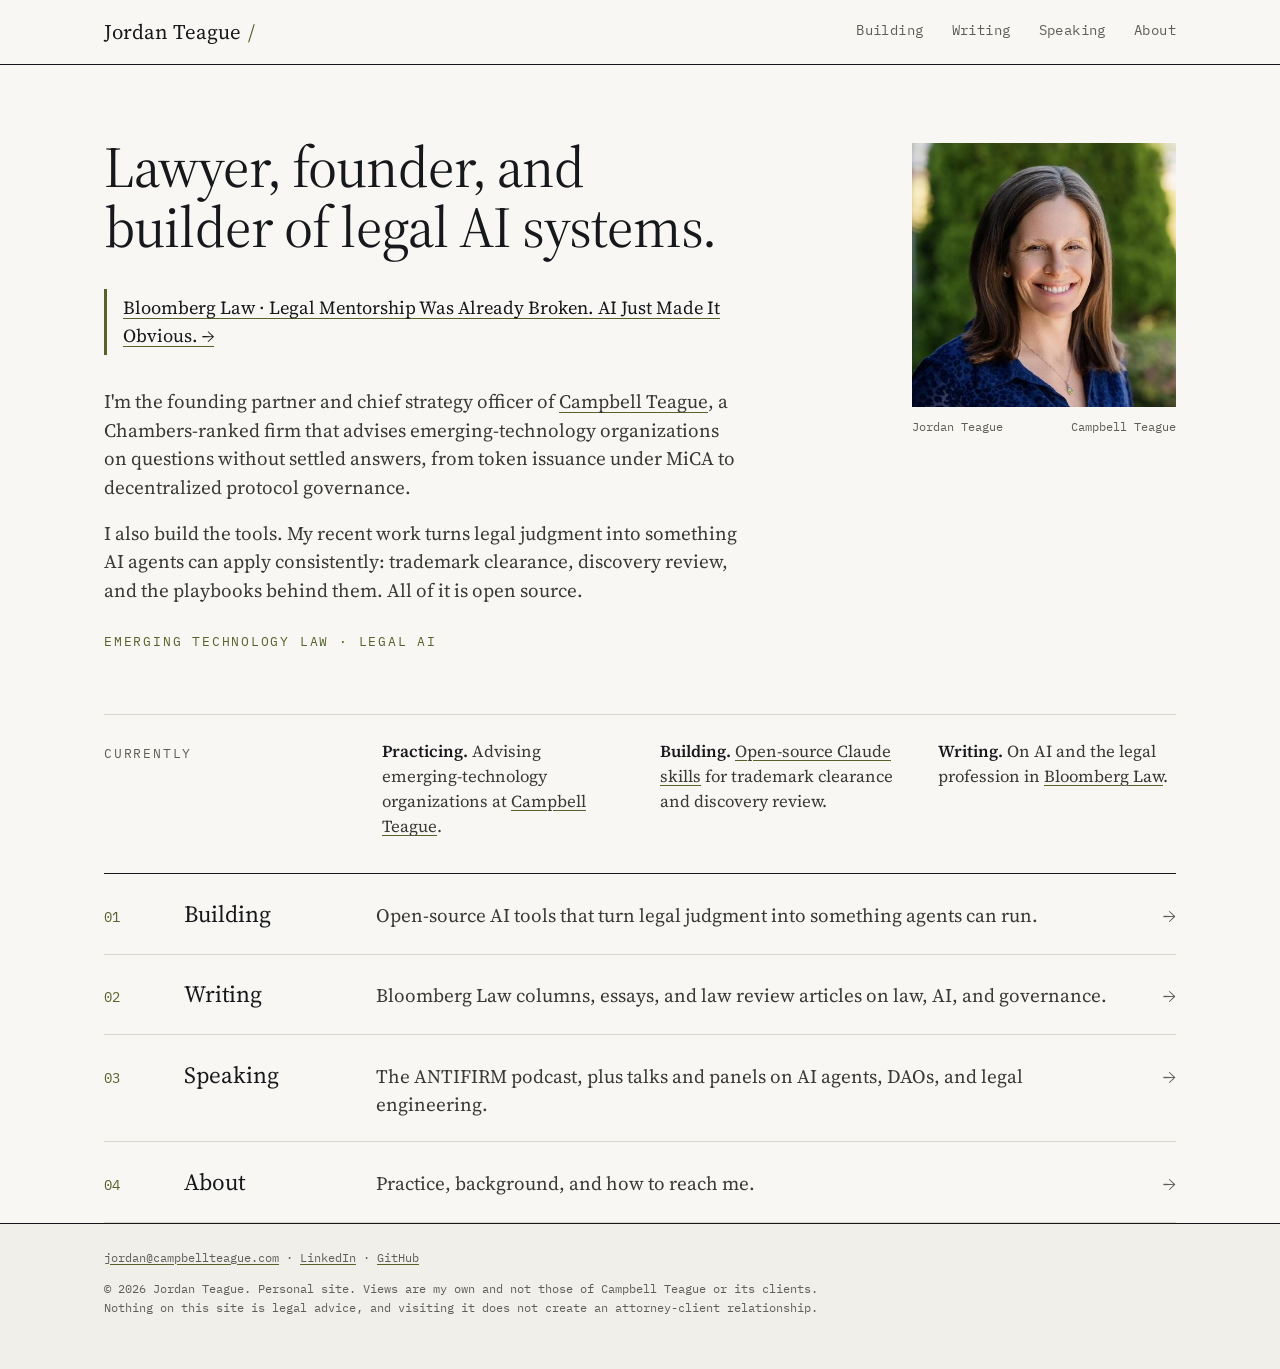
==== commit 3f25ccd9: "Add portrait and ANTIFIRM podcast Co-Authored-By: Claude Opus 5.5 <noreply@anthropic.com> Claude-Ses" ====
--- a/index.html
+++ b/index.html
@@ -26,11 +26,14 @@
 <main id="main" class="wrap">
 
 <section class="hero">
+  <div class="hero-text">
   <h1 class="big">Lawyer, founder, and builder of legal AI systems.</h1>
   <a class="callout" href="https://news.bloomberglaw.com/legal-exchange-insights-and-commentary/legal-mentorship-was-already-broken-ai-just-made-it-obvious">Bloomberg Law · Legal Mentorship Was Already Broken. AI Just Made It Obvious. →</a>
   <p>I'm the founding partner and chief strategy officer of <a href="https://campbellteague.com/jordan-teague/">Campbell Teague</a>, a Chambers-ranked firm that advises emerging-technology organizations on questions without settled answers, from token issuance under MiCA to decentralized protocol governance.</p>
   <p>I also build the tools. My recent work turns legal judgment into something AI agents can apply consistently: trademark clearance, discovery review, and the playbooks behind them. All of it is open source.</p>
   <p class="label accent">Emerging technology law · Legal AI</p>
+  </div>
+  <figure class="portrait"><img src="images/portrait.jpg" alt="Portrait of Jordan Teague" width="460" height="460"><figcaption><span>Jordan Teague</span><span>Campbell Teague</span></figcaption></figure>
 </section>
 
 <section class="currently">
@@ -41,7 +44,7 @@
 </section>
 
 <section class="index-wrap">
-  <ul class="index"><li><a href="building/"><span class="num">01</span><span class="sec">Building</span><span class="desc">Open-source AI tools that turn legal judgment into something agents can run.</span><span class="arrow" aria-hidden="true">→</span></a></li><li><a href="writing/"><span class="num">02</span><span class="sec">Writing</span><span class="desc">Bloomberg Law columns, essays, and law review articles on law, AI, and governance.</span><span class="arrow" aria-hidden="true">→</span></a></li><li><a href="speaking/"><span class="num">03</span><span class="sec">Speaking</span><span class="desc">Talks, panels, and podcasts on AI agents, DAOs, and legal engineering.</span><span class="arrow" aria-hidden="true">→</span></a></li><li><a href="about/"><span class="num">04</span><span class="sec">About</span><span class="desc">Practice, background, and how to reach me.</span><span class="arrow" aria-hidden="true">→</span></a></li></ul>
+  <ul class="index"><li><a href="building/"><span class="num">01</span><span class="sec">Building</span><span class="desc">Open-source AI tools that turn legal judgment into something agents can run.</span><span class="arrow" aria-hidden="true">→</span></a></li><li><a href="writing/"><span class="num">02</span><span class="sec">Writing</span><span class="desc">Bloomberg Law columns, essays, and law review articles on law, AI, and governance.</span><span class="arrow" aria-hidden="true">→</span></a></li><li><a href="speaking/"><span class="num">03</span><span class="sec">Speaking</span><span class="desc">The ANTIFIRM podcast, plus talks and panels on AI agents, DAOs, and legal engineering.</span><span class="arrow" aria-hidden="true">→</span></a></li><li><a href="about/"><span class="num">04</span><span class="sec">About</span><span class="desc">Practice, background, and how to reach me.</span><span class="arrow" aria-hidden="true">→</span></a></li></ul>
 </section>
 
 
--- a/style.css
+++ b/style.css
@@ -118,3 +118,14 @@
   .entries li { grid-template-columns: 1fr; gap: .25rem; }
   .project .meta { grid-template-columns: 1fr; }
 }
+
+/* Portrait */
+.hero { max-width: none; display: grid; grid-template-columns: minmax(0, 40rem) 16.5rem; justify-content: space-between; gap: 3rem; align-items: start; }
+.portrait { margin: .4rem 0 0; }
+.portrait img { display: block; width: 100%; height: auto; aspect-ratio: 1; object-fit: cover; }
+.portrait figcaption { display: flex; justify-content: space-between; font-family: var(--mono); font-size: .78rem; color: var(--muted); margin-top: .6rem; }
+@media (max-width: 860px) {
+  .hero { grid-template-columns: 1fr; gap: 0; }
+  .portrait { order: -1; width: 9rem; margin-bottom: 2rem; }
+  .portrait figcaption { display: none; }
+}
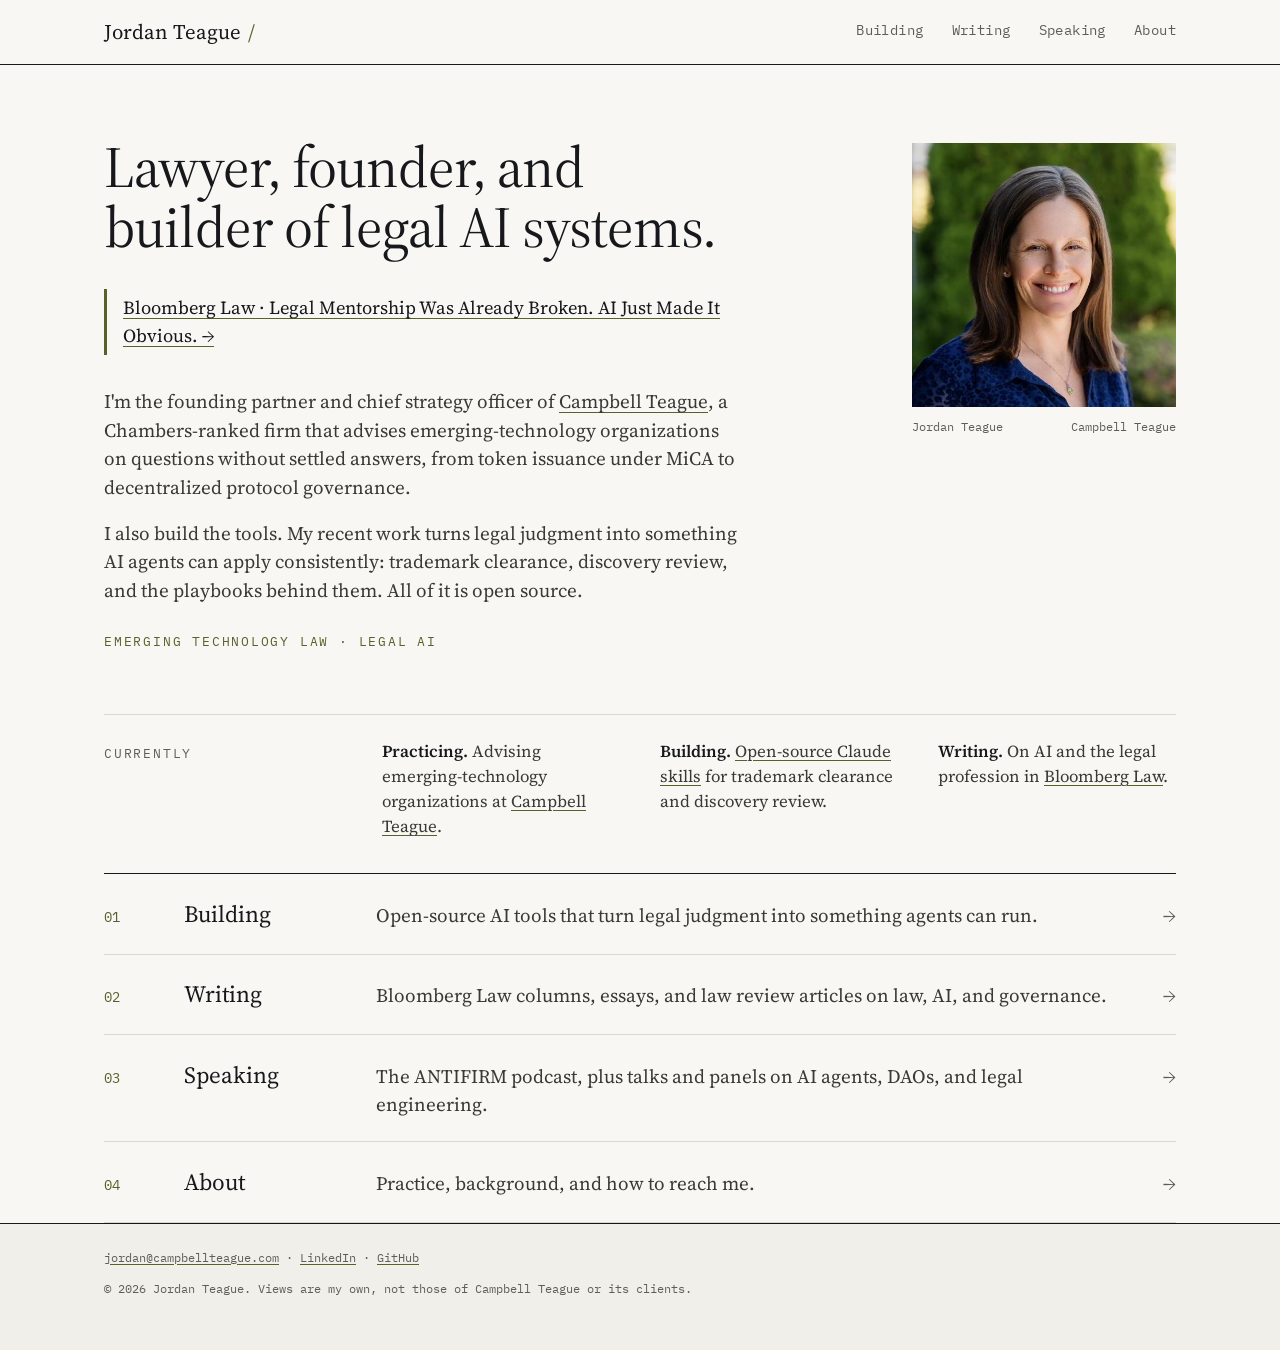
==== commit 68e7b3bc: "Trim footer disclaimer Co-Authored-By: Claude Opus 5.5 <noreply@anthropic.com> Claude-Session: https" ====
--- a/index.html
+++ b/index.html
@@ -51,7 +51,8 @@
 </main>
 <footer class="site"><div class="wrap">
   <p><a href="mailto:jordan@campbellteague.com">jordan@campbellteague.com</a> · <a href="https://www.linkedin.com/in/jordanteague">LinkedIn</a> · <a href="https://github.com/jordanteague">GitHub</a></p>
-  <p>© 2026 Jordan Teague. Personal site. Views are my own and not those of Campbell Teague or its clients. Nothing on this site is legal advice, and visiting it does not create an attorney-client relationship.</p>
+  <p>© 2026 Jordan Teague. Views are my own, not those of Campbell Teague or its clients.</p>
 </div></footer>
+<!-- Cloudflare Web Analytics --><script type='module' src='https://static.cloudflareinsights.com/beacon.min.js' data-cf-beacon='{"token": "ef8682fee25f40e693a119872f97f20d"}'></script><!-- End Cloudflare Web Analytics -->
 </body>
 </html>
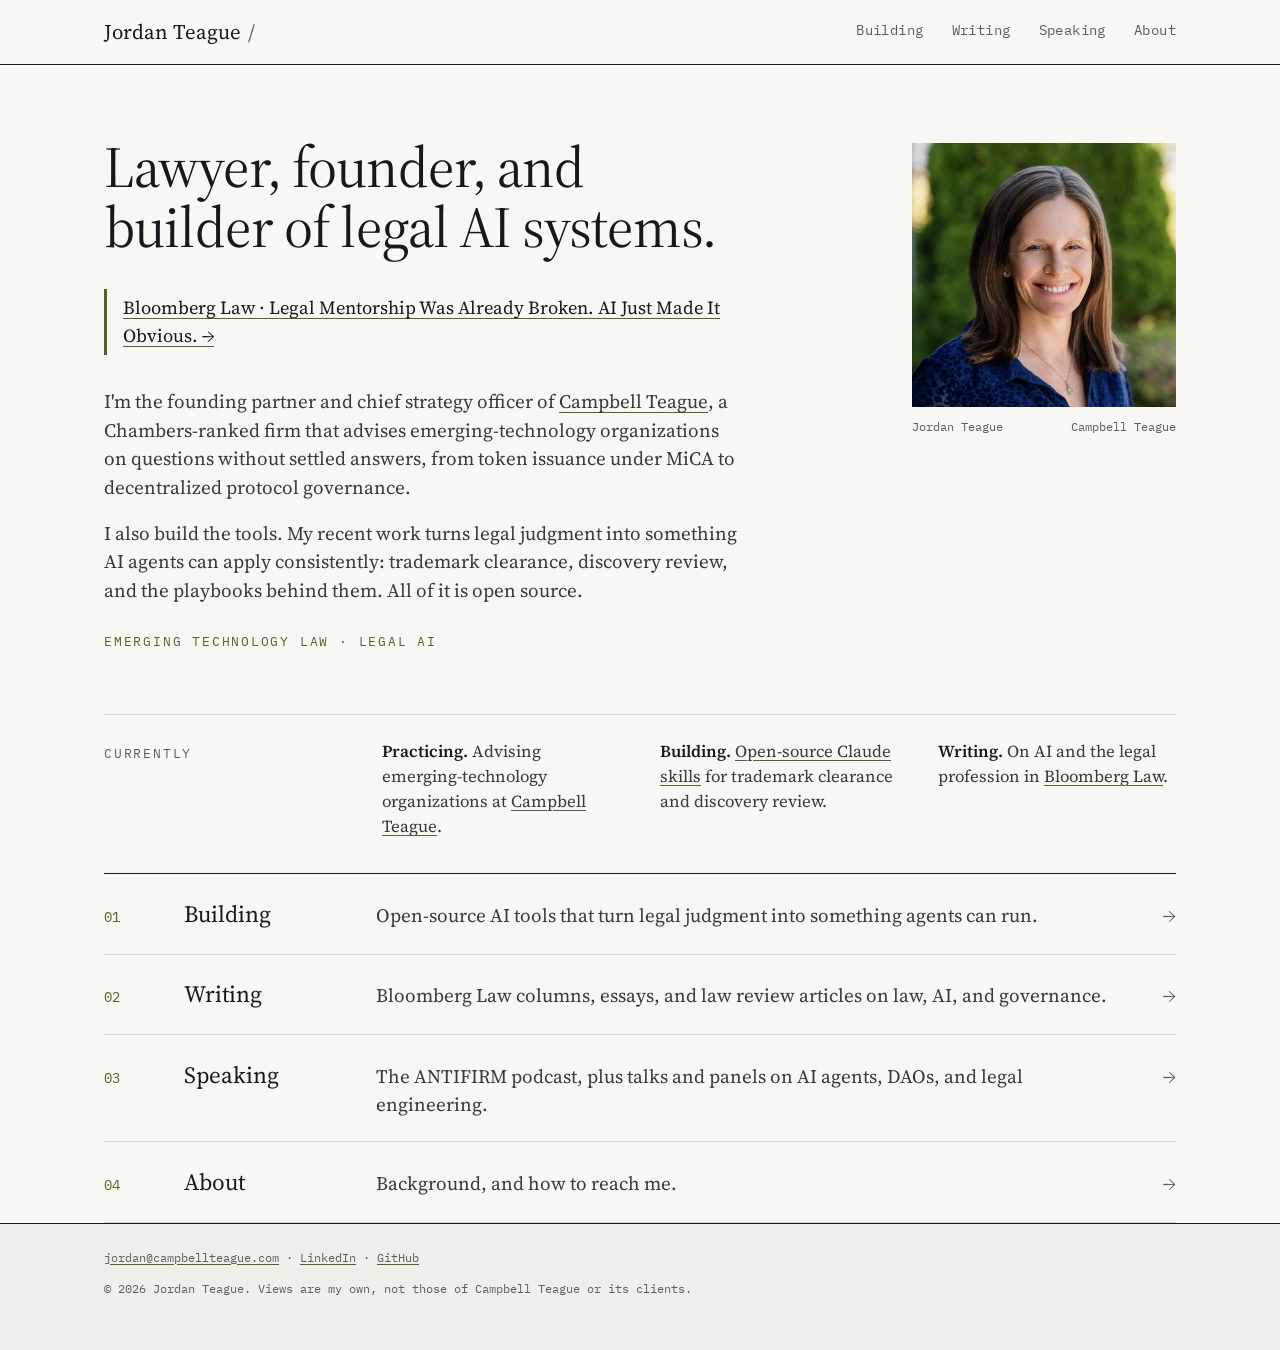
==== commit 52054501: "Replace Practice with bio on About page Co-Authored-By: Claude Opus 5.5 <noreply@anthropic.com> Clau" ====
--- a/index.html
+++ b/index.html
@@ -44,7 +44,7 @@
 </section>
 
 <section class="index-wrap">
-  <ul class="index"><li><a href="building/"><span class="num">01</span><span class="sec">Building</span><span class="desc">Open-source AI tools that turn legal judgment into something agents can run.</span><span class="arrow" aria-hidden="true">→</span></a></li><li><a href="writing/"><span class="num">02</span><span class="sec">Writing</span><span class="desc">Bloomberg Law columns, essays, and law review articles on law, AI, and governance.</span><span class="arrow" aria-hidden="true">→</span></a></li><li><a href="speaking/"><span class="num">03</span><span class="sec">Speaking</span><span class="desc">The ANTIFIRM podcast, plus talks and panels on AI agents, DAOs, and legal engineering.</span><span class="arrow" aria-hidden="true">→</span></a></li><li><a href="about/"><span class="num">04</span><span class="sec">About</span><span class="desc">Practice, background, and how to reach me.</span><span class="arrow" aria-hidden="true">→</span></a></li></ul>
+  <ul class="index"><li><a href="building/"><span class="num">01</span><span class="sec">Building</span><span class="desc">Open-source AI tools that turn legal judgment into something agents can run.</span><span class="arrow" aria-hidden="true">→</span></a></li><li><a href="writing/"><span class="num">02</span><span class="sec">Writing</span><span class="desc">Bloomberg Law columns, essays, and law review articles on law, AI, and governance.</span><span class="arrow" aria-hidden="true">→</span></a></li><li><a href="speaking/"><span class="num">03</span><span class="sec">Speaking</span><span class="desc">The ANTIFIRM podcast, plus talks and panels on AI agents, DAOs, and legal engineering.</span><span class="arrow" aria-hidden="true">→</span></a></li><li><a href="about/"><span class="num">04</span><span class="sec">About</span><span class="desc">Background, and how to reach me.</span><span class="arrow" aria-hidden="true">→</span></a></li></ul>
 </section>
 
 
